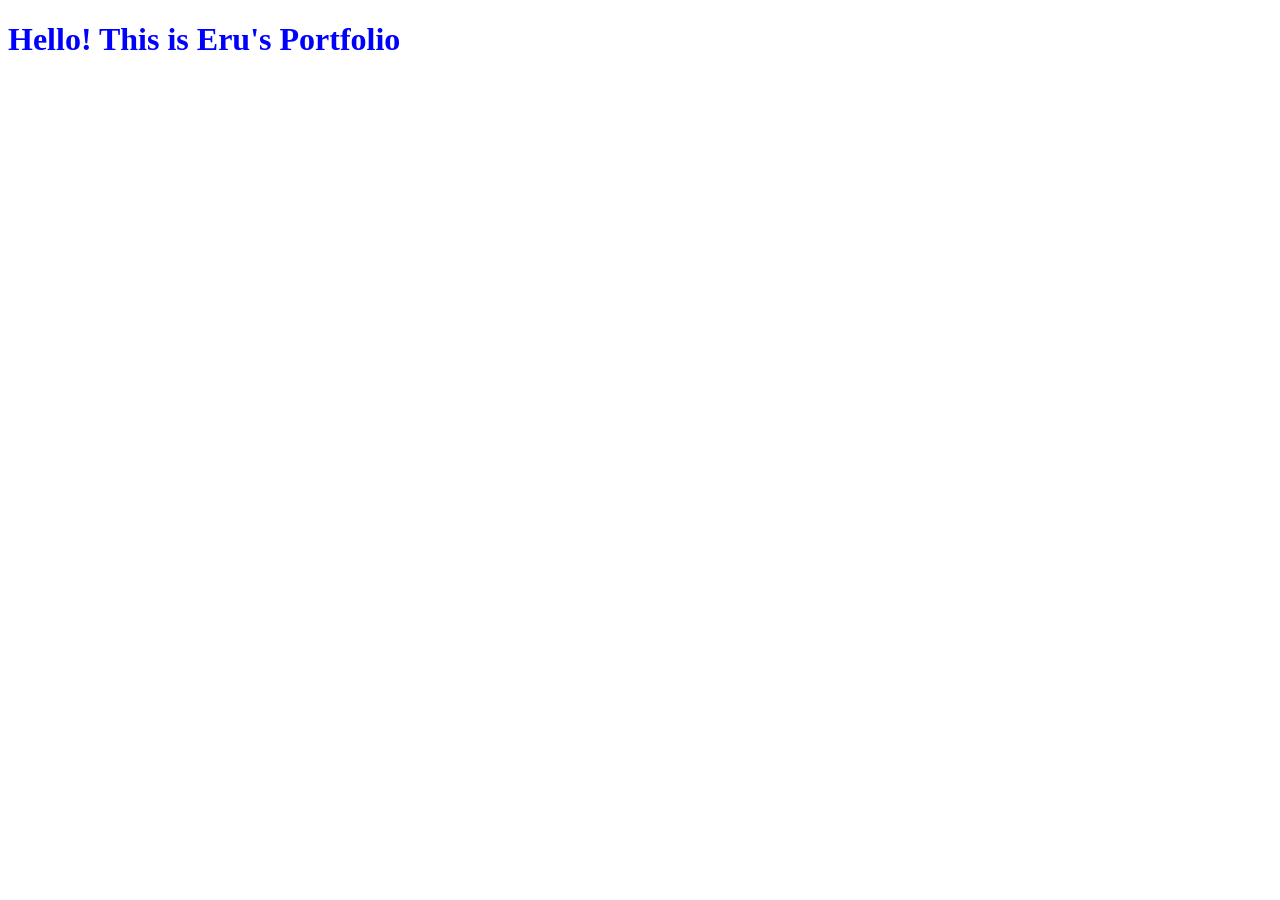
==== index.html @ df1bbdf3 "init" ====
<!DOCTYPE html>
<html lang="en">

<head>
    <meta charset="UTF-8">
    <meta name="viewport" content="width=device-width, initial-scale=1.0">
    <title>Eru Portfolio</title>
    <link rel="stylesheet" href="style.css">
</head>

<body>
    <h1>
        Hello! This is Eru's Portfolio
    </h1>
</body>

</html>
---- style.css ----
h1 {
    color: blue;
    font-size: 36;
}
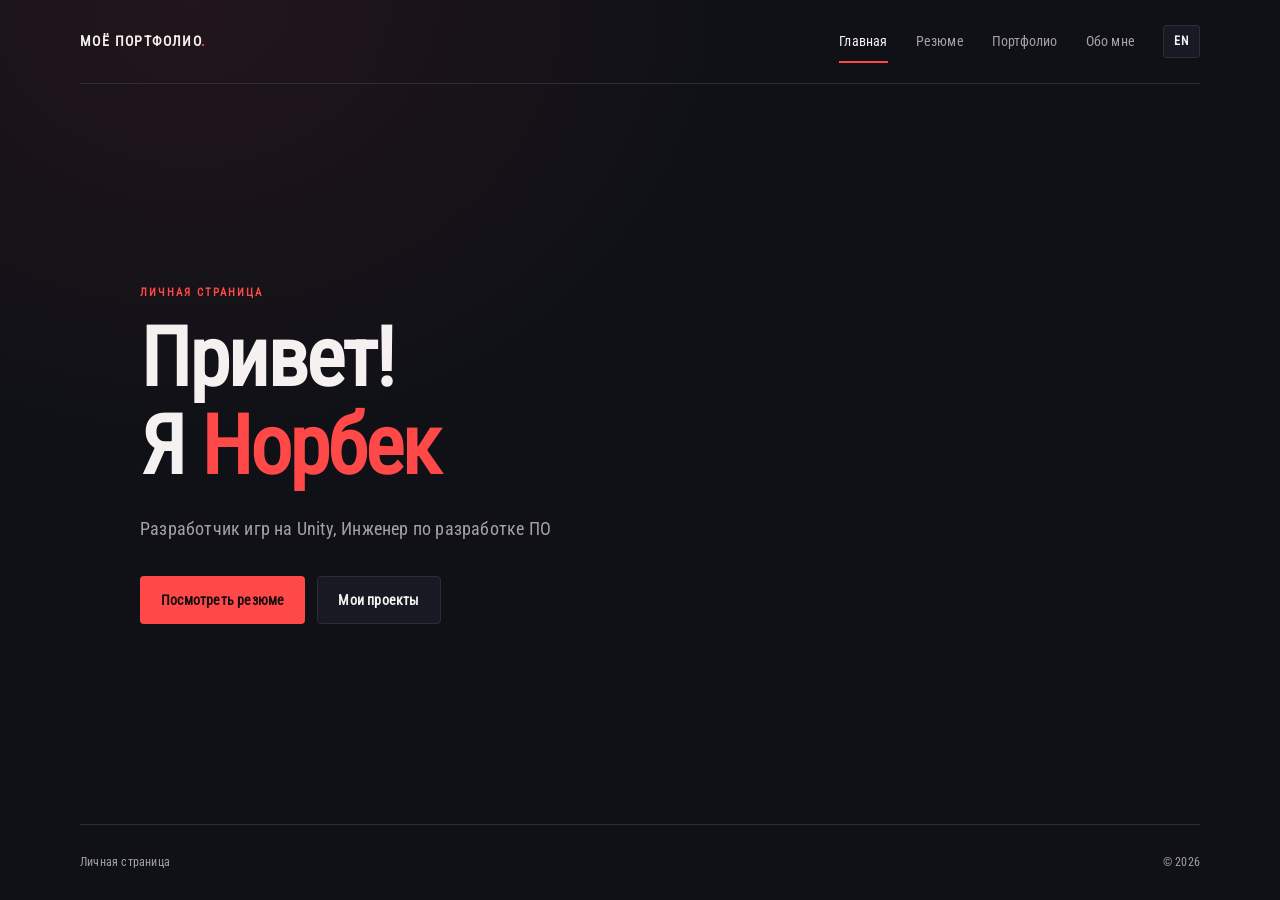
==== commit f1559e3a: "updated" ====
--- a/index.html
+++ b/index.html
@@ -1,17 +1,44 @@
 <!DOCTYPE html>
-<html lang="en">
+<html lang="ru">
 
 <head>
     <meta charset="UTF-8">
     <meta name="viewport" content="width=device-width, initial-scale=1.0">
-    <title>Eru Portfolio</title>
+    <meta name="description" content="Личное резюме и портфолио" data-i18n-content="home.metaDescription">
+    <title data-i18n="home.title">Главная — Моё портфолио</title>
     <link rel="stylesheet" href="style.css">
+    <script src="language.js" defer></script>
 </head>
 
 <body>
-    <h1>
-        Hello! This is Eru's Portfolio
-    </h1>
+    <header class="site-header">
+        <a class="brand" href="index.html"><span data-i18n="common.brand">МОЁ ПОРТФОЛИО</span><span>.</span></a>
+        <nav class="site-nav" aria-label="Основная навигация" data-i18n-aria-label="common.navigation">
+            <a class="active" href="index.html" aria-current="page" data-i18n="common.home">Главная</a>
+            <a href="resume.html" data-i18n="common.resume">Резюме</a>
+            <a href="portfolio.html" data-i18n="common.portfolio">Портфолио</a>
+            <a href="about.html" data-i18n="common.about">Обо мне</a>
+            <button class="language-toggle" type="button" data-language-toggle
+                data-i18n="language.button" data-i18n-aria-label="language.switchToEnglish">EN</button>
+        </nav>
+    </header>
+
+    <main class="home-main">
+        <section class="hero">
+            <p class="eyebrow" data-i18n="home.eyebrow">ЛИЧНАЯ СТРАНИЦА</p>
+            <h1><span data-i18n="home.greeting">Привет!</span><br><span data-i18n="home.namePrefix">Я</span> <span data-i18n="home.name">Норбек</span></h1>
+            <p class="hero-copy" data-i18n="home.role">Разработчик игр на Unity, Инженер по разработке ПО</p>
+            <div class="button-row">
+                <a class="button button-primary" href="resume.html" data-i18n="home.resumeButton">Посмотреть резюме</a>
+                <a class="button button-secondary" href="portfolio.html" data-i18n="home.projectsButton">Мои проекты</a>
+            </div>
+        </section>
+    </main>
+
+    <footer class="site-footer">
+        <span data-i18n="home.footer">Личная страница</span>
+        <span>© <span id="year">2026</span></span>
+    </footer>
 </body>
 
 </html>
--- a/style.css
+++ b/style.css
@@ -1,4 +1,681 @@
-h1 {
-    color: blue;
-    font-size: 36;
+@font-face {
+    font-family: "MyFont";
+    src: url("fonts/RobotoCondensed-Regular.ttf") format("opentype");
+    font-display: swap;
+}
+
+:root {
+    color-scheme: dark;
+    --background: #0f1117;
+    --surface: #171a22;
+    --surface-light: #1d2029;
+    --text: #f4f1f0;
+    --muted: #a5a1a4;
+    --accent: #ff4848;
+    --line: #2c2d36;
+}
+
+* {
+    box-sizing: border-box;
+}
+
+html {
+    min-width: 320px;
+    scroll-behavior: smooth;
+}
+
+body {
+    min-height: 100vh;
+    margin: 0;
+    display: flex;
+    flex-direction: column;
+    background:
+        radial-gradient(ellipse at 15% 0%, rgb(255 72 72 / 8%), transparent 34rem),
+        var(--background);
+    color: var(--text);
+    font-family: "MyFont", Arial, sans-serif;
+    font-size: 16px;
+    letter-spacing: 0.2px;
+    line-height: 1.6;
+}
+
+a {
+    color: inherit;
+}
+
+.site-header,
+.site-footer {
+    width: min(1120px, calc(100% - 48px));
+    margin: 0 auto;
+}
+
+.site-header {
+    min-height: 84px;
+    display: flex;
+    align-items: center;
+    justify-content: space-between;
+    gap: 28px;
+    border-bottom: 1px solid var(--line);
+}
+
+.brand {
+    color: var(--text);
+    font-size: 14px;
+    font-weight: 700;
+    letter-spacing: 1.4px;
+    text-decoration: none;
+    white-space: nowrap;
+}
+
+.brand > span:last-child,
+.page-heading h1 > span:last-child,
+.hero h1 > span:last-child {
+    color: var(--accent);
+}
+
+.site-nav {
+    display: flex;
+    align-items: center;
+    flex-wrap: wrap;
+    gap: 8px 28px;
+}
+
+.site-nav a {
+    padding: 8px 0;
+    color: var(--muted);
+    font-size: 14px;
+    text-decoration: none;
+    transition: color 160ms ease;
+}
+
+.site-nav a:hover,
+.site-nav a.active {
+    color: var(--text);
+}
+
+.site-nav a.active {
+    box-shadow: 0 2px 0 var(--accent);
+}
+
+.language-toggle {
+    padding: 6px 10px;
+    border: 1px solid var(--line);
+    border-radius: 3px;
+    background: var(--surface);
+    color: var(--text);
+    cursor: pointer;
+    font: inherit;
+    font-size: 12px;
+    font-weight: 700;
+    letter-spacing: 1px;
+    transition: border-color 160ms ease, color 160ms ease;
+}
+
+.language-toggle:hover,
+.language-toggle:focus-visible {
+    border-color: var(--accent);
+    color: var(--accent);
+}
+
+.home-main,
+.page-main {
+    width: min(1000px, calc(100% - 48px));
+    margin: 0 auto;
+    flex: 1;
+}
+
+.home-main {
+    display: flex;
+    min-height: 620px;
+    align-items: center;
+    justify-content: space-between;
+    gap: 48px;
+}
+
+.hero {
+    max-width: 650px;
+    padding: 88px 0;
+}
+
+.eyebrow {
+    margin: 0 0 12px;
+    color: var(--accent);
+    font-size: 11px;
+    font-weight: 700;
+    letter-spacing: 2px;
+}
+
+.hero h1,
+.page-heading h1 {
+    margin: 0;
+    font-size: clamp(48px, 8vw, 82px);
+    font-weight: 700;
+    letter-spacing: -2px;
+    line-height: 1.08;
+}
+
+.hero-copy {
+    max-width: 530px;
+    margin: 24px 0 32px;
+    color: var(--muted);
+    font-size: 18px;
+}
+
+.button-row {
+    display: flex;
+    flex-wrap: wrap;
+    gap: 12px;
+}
+
+.button {
+    min-height: 48px;
+    display: inline-flex;
+    align-items: center;
+    justify-content: center;
+    gap: 10px;
+    padding: 0 20px;
+    border: 1px solid transparent;
+    border-radius: 4px;
+    font-size: 14px;
+    font-weight: 700;
+    text-decoration: none;
+    transition: transform 160ms ease, background 160ms ease;
+}
+
+.button:hover {
+    transform: translateY(-2px);
+}
+
+.button-primary {
+    background: var(--accent);
+    color: #160f11;
+}
+
+.button-primary:hover {
+    background: #ff6969;
+}
+
+.button-secondary {
+    border-color: var(--line);
+    background: var(--surface);
+    color: var(--text);
+}
+
+.home-note {
+    width: 230px;
+    flex: 0 0 230px;
+    padding: 24px;
+    border: 1px solid var(--line);
+    border-radius: 6px;
+    background: rgb(23 26 34 / 78%);
+}
+
+.note-mark {
+    color: var(--accent);
+    font-size: 26px;
+}
+
+.home-note p {
+    margin: 10px 0 0;
+    color: var(--muted);
+    font-size: 14px;
+}
+
+.page-main {
+    padding: 68px 0 90px;
+}
+
+.page-heading {
+    margin-bottom: 40px;
+}
+
+.page-heading h1 {
+    font-size: clamp(44px, 7vw, 66px);
+}
+
+.page-heading>p:last-child {
+    margin: 14px 0 0;
+    color: var(--muted);
+}
+
+.profile-card,
+.content-card,
+.project-card,
+.about-card {
+    border: 1px solid var(--line);
+    border-radius: 6px;
+    background: var(--surface);
+}
+
+.profile-card {
+    display: flex;
+    align-items: center;
+    gap: 22px;
+    padding: 26px;
+    margin-bottom: 20px;
+}
+
+.avatar-placeholder {
+    width: 74px;
+    height: 74px;
+    display: grid;
+    flex: 0 0 74px;
+    place-items: center;
+    border: 1px solid rgb(255 72 72 / 40%);
+    border-radius: 50%;
+    background: rgb(255 72 72 / 9%);
+    color: var(--accent);
+    font-size: 24px;
+}
+
+.profile-intro {
+    flex: 1;
+}
+
+.profile-intro .eyebrow {
+    margin-bottom: 3px;
+}
+
+.profile-intro h2,
+.content-card h2,
+.project-info h2,
+.about-card h2,
+.contact-banner h2 {
+    margin: 0;
+    font-size: 21px;
+}
+
+.profile-intro>p:last-child {
+    margin: 4px 0 0;
+    color: var(--muted);
+}
+
+.text-link {
+    color: var(--accent);
+    font-size: 13px;
+    font-weight: 700;
+    text-decoration: none;
+    white-space: nowrap;
+}
+
+.text-link:hover {
+    color: #ff8585;
+}
+
+.resume-grid {
+    display: grid;
+    grid-template-columns: repeat(2, minmax(0, 1fr));
+    gap: 20px;
+}
+
+.content-card {
+    padding: 24px;
+}
+
+.content-card h2 {
+    display: flex;
+    align-items: center;
+    gap: 12px;
+    margin-bottom: 20px;
+}
+
+.section-number {
+    color: var(--accent);
+    font-size: 12px;
+    letter-spacing: 1px;
+}
+
+.detail-list {
+    display: grid;
+    gap: 14px;
+    margin: 0;
+}
+
+.detail-list>div {
+    display: grid;
+    grid-template-columns: minmax(110px, 0.7fr) 1.3fr;
+    gap: 12px;
+    padding-bottom: 12px;
+    border-bottom: 1px solid var(--line);
+}
+
+.detail-list>div:last-child {
+    padding-bottom: 0;
+    border-bottom: 0;
+}
+
+.detail-list dt,
+.muted {
+    color: var(--muted);
+}
+
+.detail-list dd {
+    margin: 0;
+    overflow-wrap: anywhere;
+}
+
+.detail-list a {
+    color: var(--text);
+}
+
+.timeline-item {
+    position: relative;
+    padding-left: 20px;
+    border-left: 1px solid var(--line);
+}
+
+.timeline-dot {
+    position: absolute;
+    top: 7px;
+    left: -5px;
+    width: 9px;
+    height: 9px;
+    border-radius: 50%;
+    background: var(--accent);
+}
+
+.timeline-item p {
+    margin: 0 0 5px;
+}
+
+.timeline-item h3,
+.empty-state h3 {
+    margin: 0 0 4px;
+    font-size: 16px;
+}
+
+.timeline-item p:last-child,
+.empty-state p {
+    margin: 0;
+    color: var(--muted);
+    font-size: 14px;
+}
+
+.empty-state {
+    display: flex;
+    align-items: flex-start;
+    gap: 14px;
+}
+
+.empty-state>span {
+    color: var(--accent);
+    font-size: 20px;
+}
+
+.tag-list {
+    display: flex;
+    flex-wrap: wrap;
+    gap: 8px;
+    margin-top: 16px;
+}
+
+.tag-list span,
+.project-tech {
+    padding: 6px 10px;
+    border: 1px solid var(--line);
+    border-radius: 3px;
+    background: var(--surface-light);
+    color: var(--muted);
+    font-size: 12px;
+}
+
+.project-grid {
+    display: grid;
+    grid-template-columns: repeat(2, minmax(0, 1fr));
+    gap: 20px;
+}
+
+.project-card {
+    overflow: hidden;
+}
+
+.project-visual {
+    aspect-ratio: 16 / 9;
+    min-height: 190px;
+    overflow: hidden;
+    background:
+        radial-gradient(circle at 50% 50%, rgb(255 72 72 / 22%), transparent 45%),
+        var(--surface-light);
+}
+
+.project-visual img {
+    width: 100%;
+    height: 100%;
+    display: block;
+    object-fit: cover;
+}
+
+.visual-two {
+    background:
+        radial-gradient(circle at 70% 35%, rgb(255 72 72 / 24%), transparent 35%),
+        var(--surface-light);
+}
+
+.visual-three {
+    background:
+        radial-gradient(circle at 30% 65%, rgb(255 72 72 / 22%), transparent 40%),
+        var(--surface-light);
+}
+
+.project-info {
+    padding: 22px;
+}
+
+.project-info .eyebrow {
+    margin-bottom: 5px;
+}
+
+.project-info>p:not(.eyebrow) {
+    min-height: 52px;
+    margin: 9px 0 18px;
+    color: var(--muted);
+    font-size: 14px;
+}
+
+.project-bottom {
+    display: flex;
+    flex-wrap: wrap;
+    align-items: center;
+    justify-content: space-between;
+    gap: 12px;
+}
+
+.page-hint {
+    margin: 24px 0 0;
+    color: var(--muted);
+    font-size: 13px;
+}
+
+.about-main {
+    max-width: 850px;
+}
+
+.about-card {
+    display: grid;
+    grid-template-columns: 90px 1fr;
+    gap: 24px;
+    padding: 32px;
+}
+
+.about-mark {
+    width: 76px;
+    height: 76px;
+    display: grid;
+    place-items: center;
+    border-radius: 50%;
+    background: rgb(255 72 72 / 10%);
+    color: var(--accent);
+    font-size: 36px;
+}
+
+.about-card h2 {
+    max-width: 600px;
+    font-size: 26px;
+}
+
+.about-copy {
+    margin: 16px 0 0;
+    color: var(--muted);
+}
+
+.interests-card {
+    margin-top: 20px;
+}
+
+.interests-card>p {
+    margin: 0;
+}
+
+.contact-banner {
+    display: flex;
+    align-items: center;
+    justify-content: space-between;
+    gap: 24px;
+    margin-top: 20px;
+    padding: 24px;
+    border: 1px solid rgb(255 72 72 / 28%);
+    border-radius: 6px;
+    background: rgb(255 72 72 / 5%);
+}
+
+.contact-banner .eyebrow {
+    margin-bottom: 4px;
+}
+
+.site-footer {
+    min-height: 76px;
+    display: flex;
+    align-items: center;
+    justify-content: space-between;
+    gap: 16px;
+    border-top: 1px solid var(--line);
+    color: var(--muted);
+    font-size: 12px;
+}
+
+.site-footer a {
+    color: var(--muted);
+    text-decoration: none;
+}
+
+.site-footer a:hover {
+    color: var(--text);
+}
+
+@media (max-width: 720px) {
+    .site-header {
+        min-height: 0;
+        align-items: flex-start;
+        flex-direction: column;
+        gap: 12px;
+        padding: 18px 0;
+    }
+
+    .site-nav {
+        gap: 5px 20px;
+    }
+
+    .site-nav a {
+        font-size: 13px;
+    }
+
+    .home-main {
+        min-height: 0;
+        align-items: stretch;
+        flex-direction: column;
+        gap: 0;
+        padding-top: 16px;
+        padding-bottom: 64px;
+    }
+
+    .hero {
+        padding: 72px 0 36px;
+    }
+
+    .home-note {
+        width: auto;
+        flex-basis: auto;
+    }
+
+    .resume-grid,
+    .project-grid {
+        grid-template-columns: 1fr;
+    }
+
+    .profile-card {
+        flex-wrap: wrap;
+    }
+
+    .profile-card .text-link {
+        margin-left: 96px;
+    }
+}
+
+@media (max-width: 480px) {
+
+    .site-header,
+    .site-footer,
+    .home-main,
+    .page-main {
+        width: min(100% - 32px, 1000px);
+    }
+
+    .page-main {
+        padding-top: 48px;
+        padding-bottom: 64px;
+    }
+
+    .hero h1 {
+        font-size: 54px;
+    }
+
+    .hero-copy {
+        font-size: 16px;
+    }
+
+    .button-row {
+        align-items: stretch;
+        flex-direction: column;
+    }
+
+    .profile-card {
+        align-items: flex-start;
+        gap: 16px;
+        padding: 20px;
+    }
+
+    .avatar-placeholder {
+        width: 58px;
+        height: 58px;
+        flex-basis: 58px;
+        font-size: 20px;
+    }
+
+    .profile-card .text-link {
+        margin-left: 74px;
+    }
+
+    .content-card,
+    .about-card {
+        padding: 20px;
+    }
+
+    .detail-list>div {
+        grid-template-columns: 1fr;
+        gap: 2px;
+    }
+
+    .about-card {
+        grid-template-columns: 1fr;
+        gap: 18px;
+    }
+
+    .about-card h2 {
+        font-size: 22px;
+    }
+
+    .contact-banner {
+        align-items: flex-start;
+        flex-direction: column;
+    }
 }
